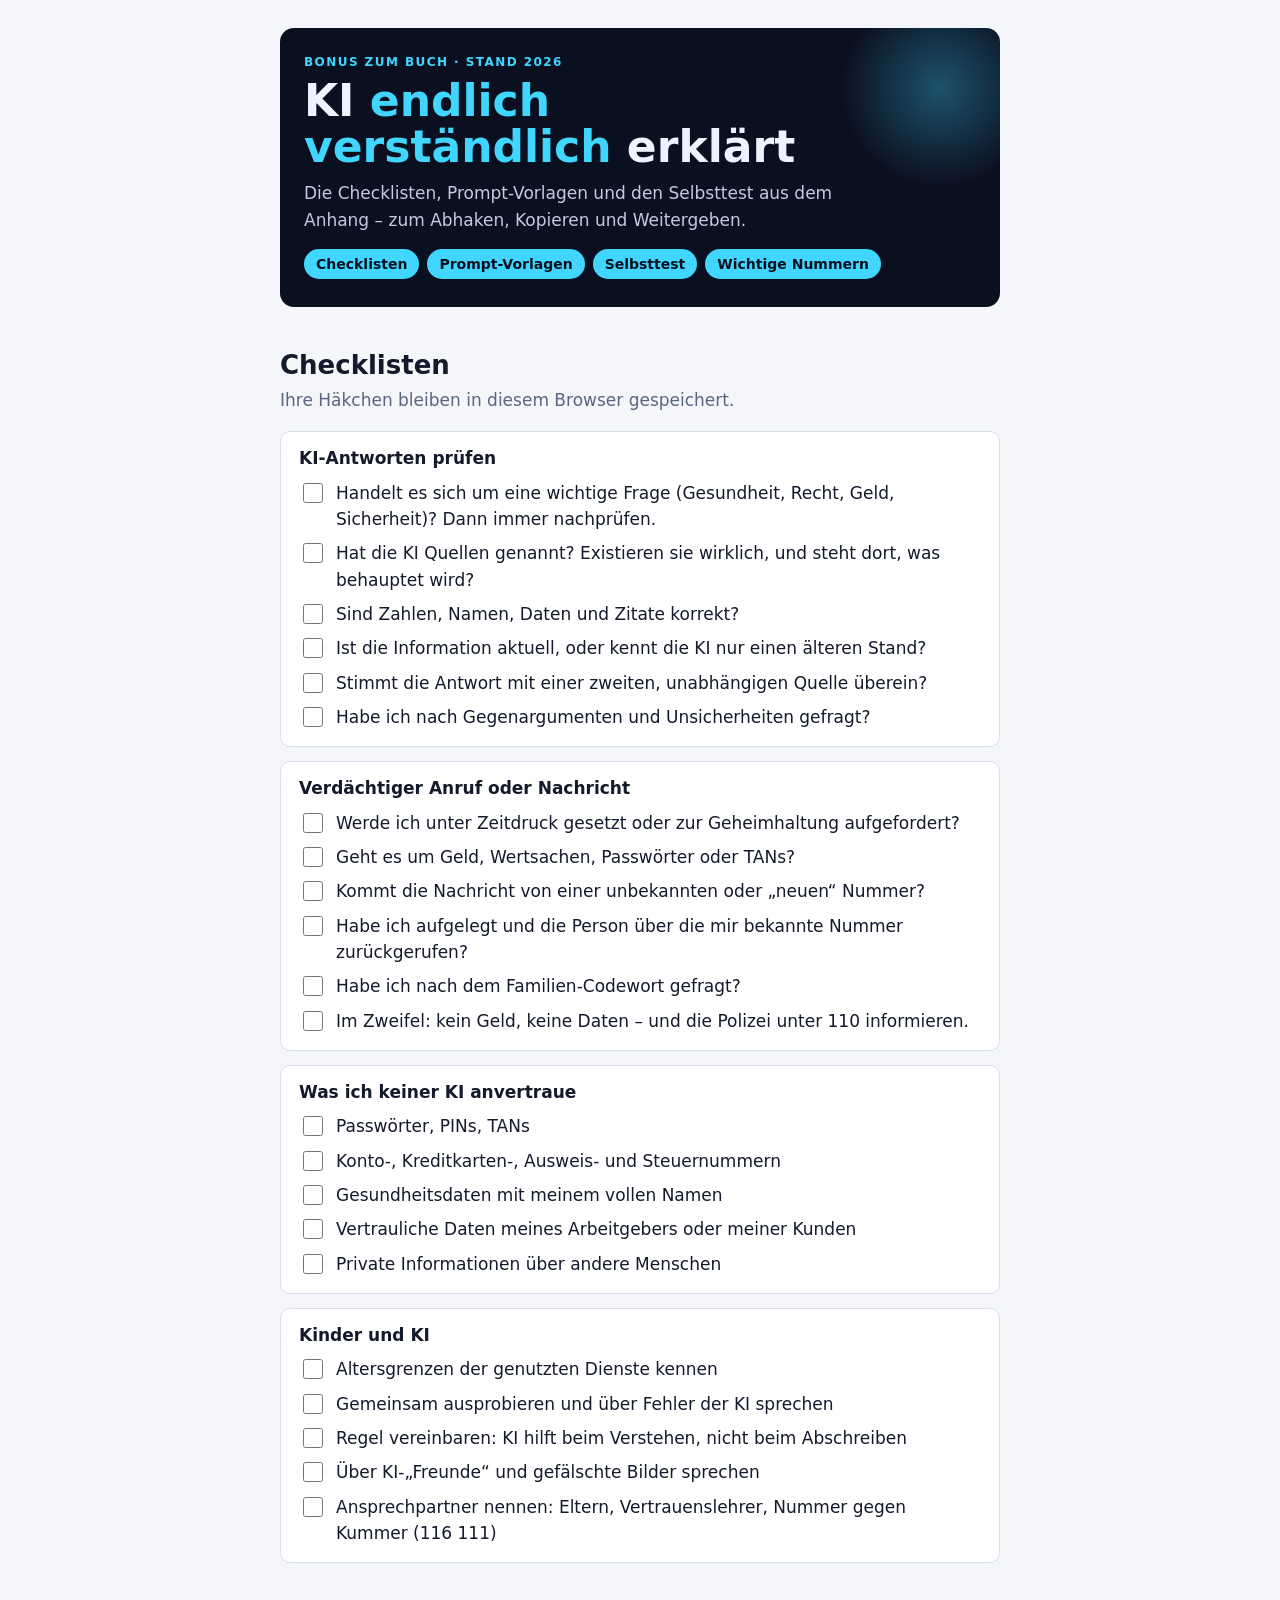
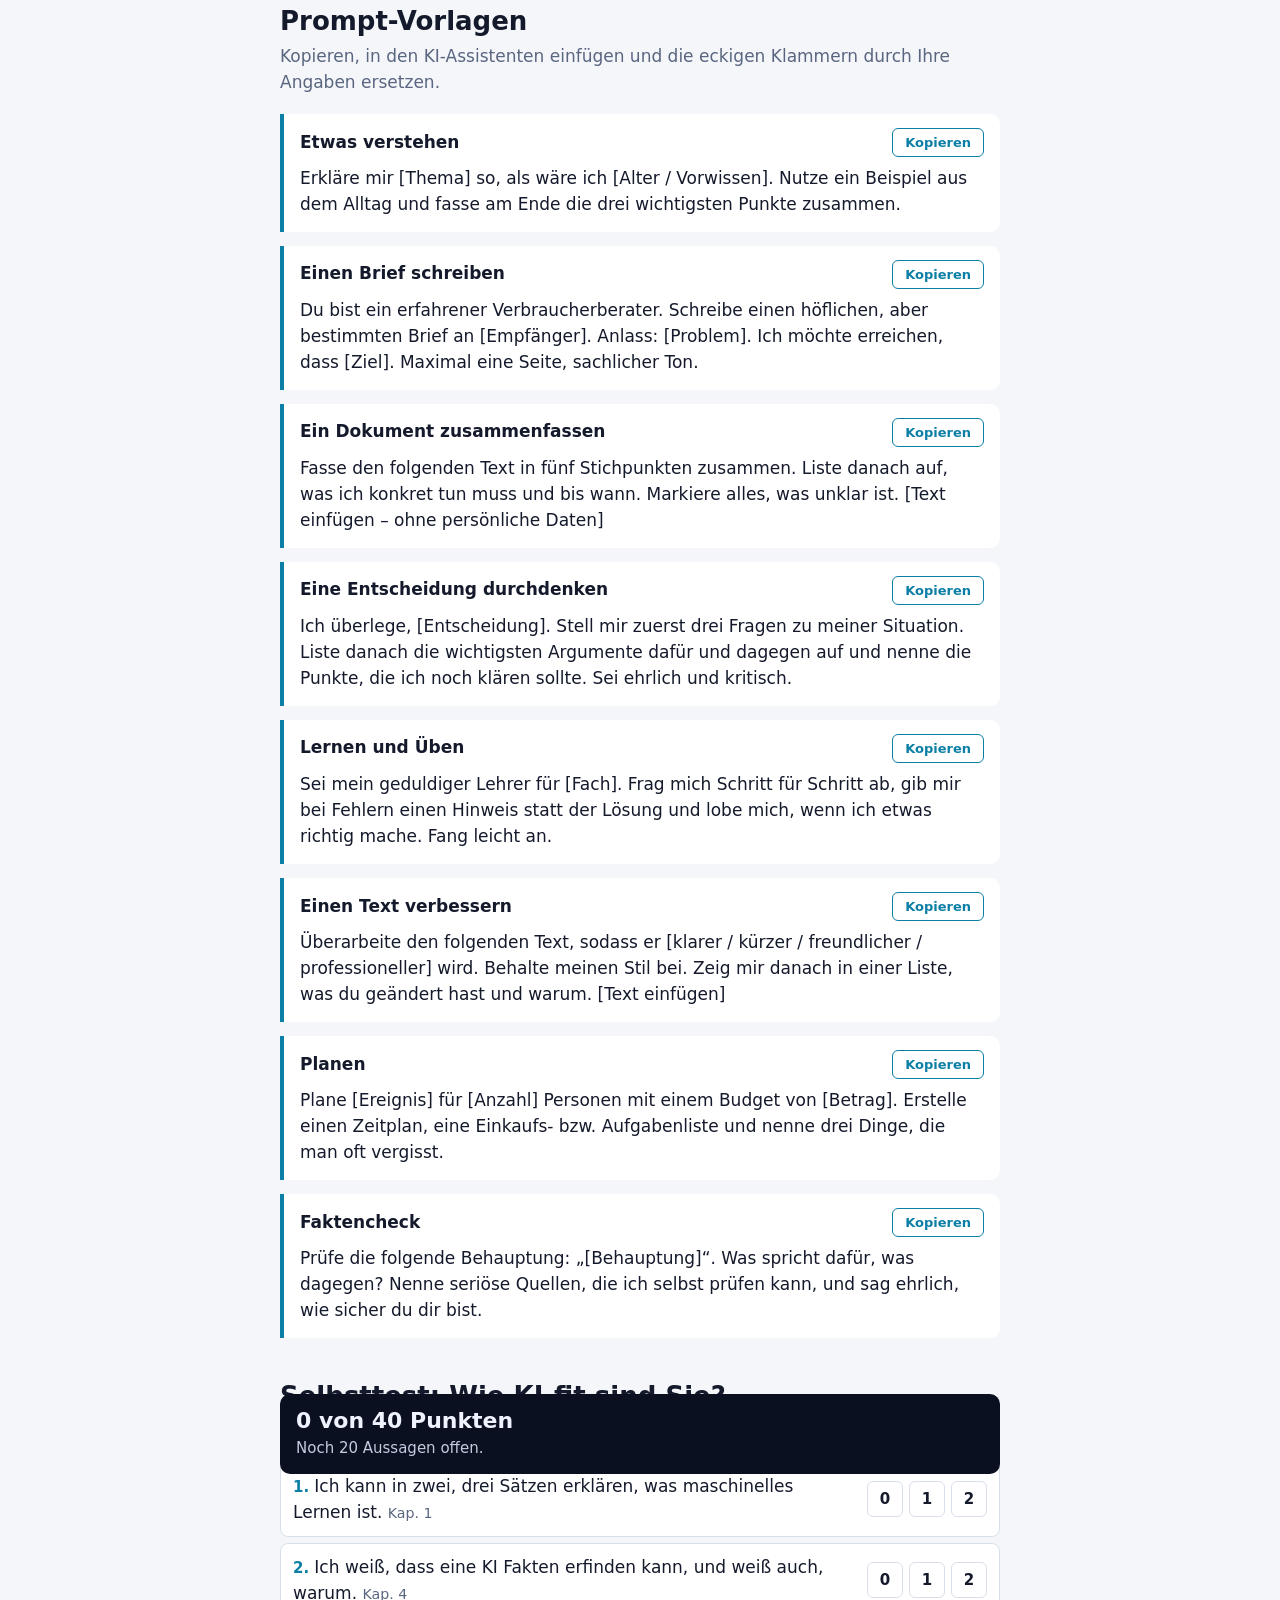
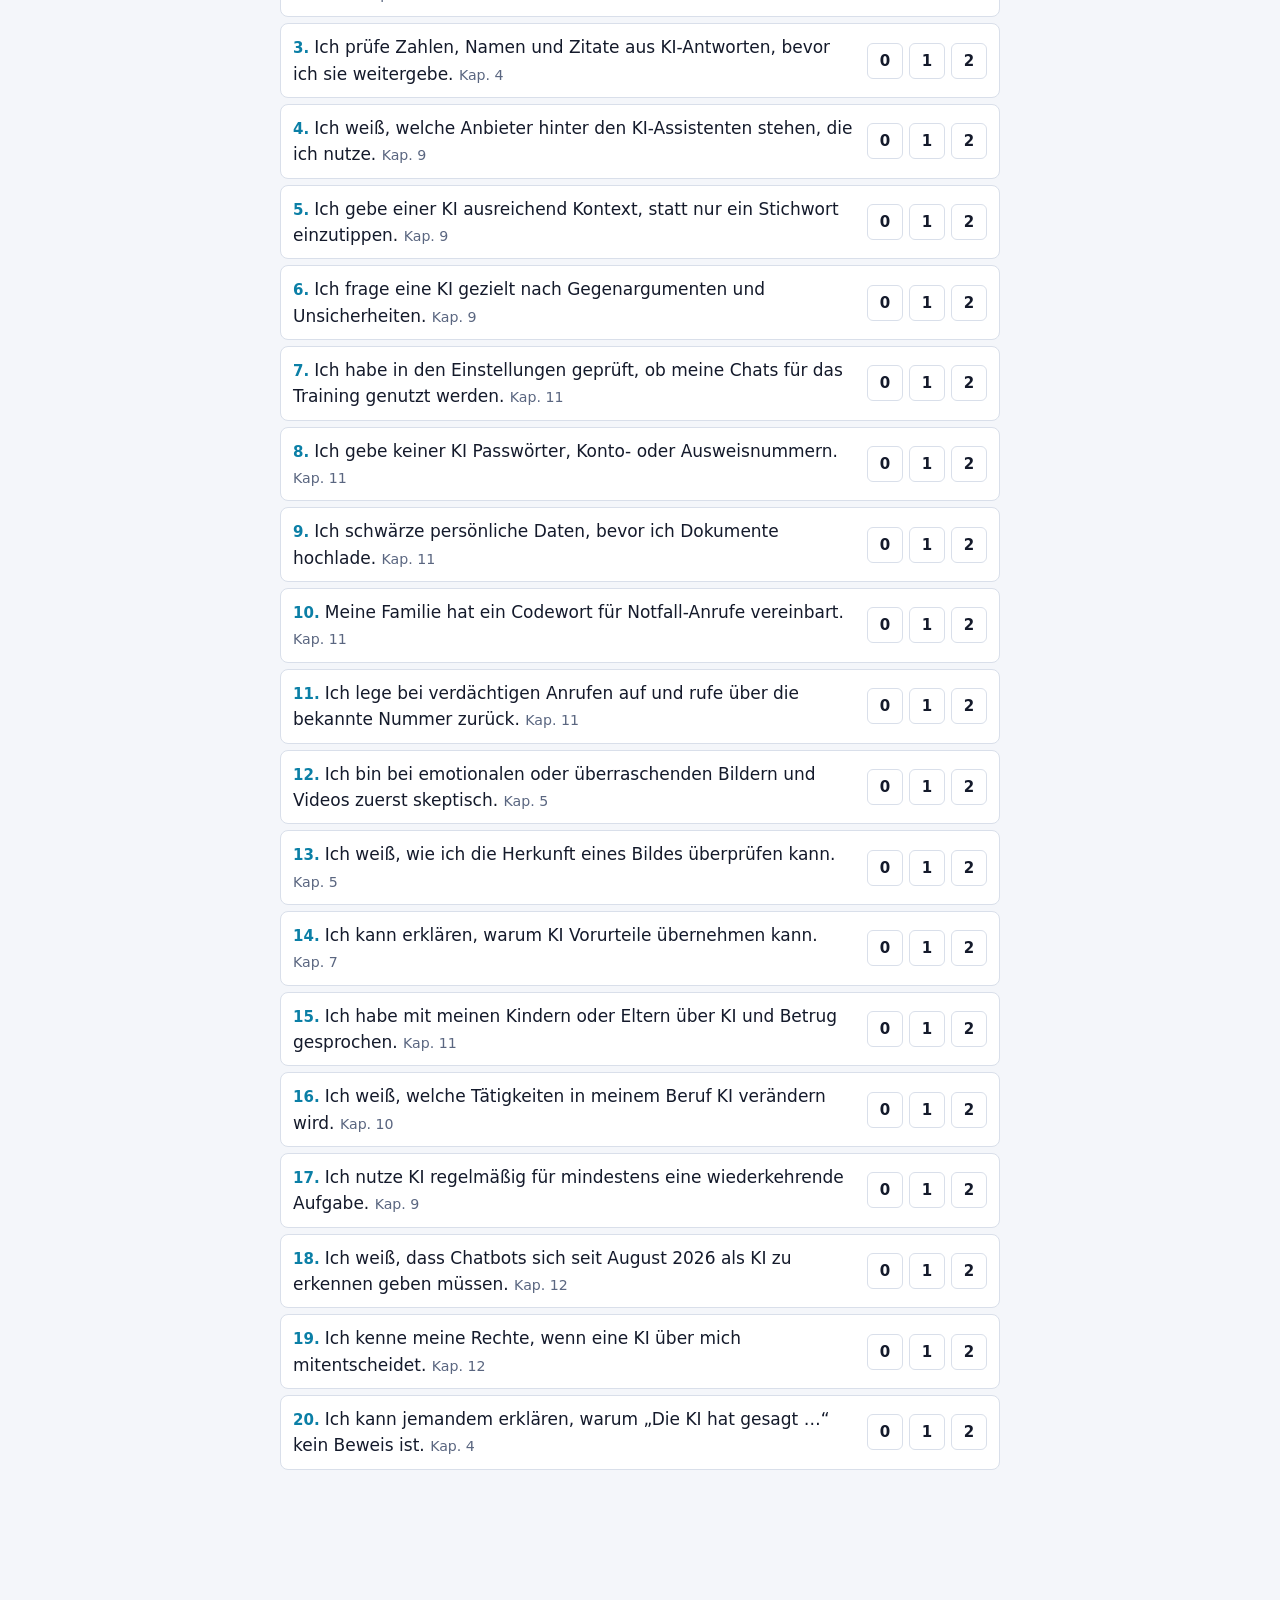
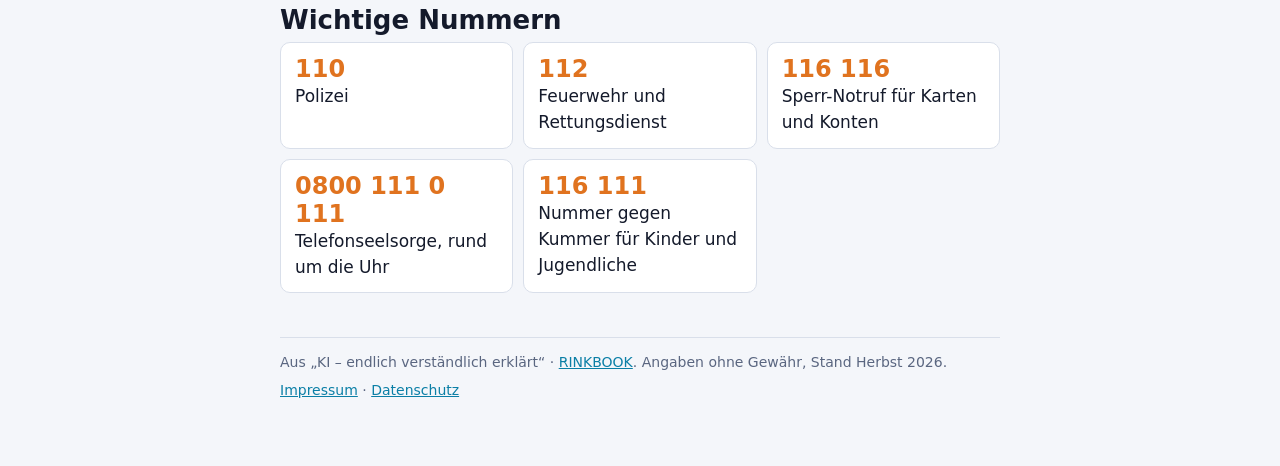
==== ki/index.html @ e39a59d9 "RINKBOOK Website: Startseite, KI-Bonus, Impressum, Datenschutz Co-Authored-By: Claude Opus 5.5 <nore" ====
<!doctype html>
<html lang="de">
<head>
<meta charset="utf-8">
<meta name="viewport" content="width=device-width,initial-scale=1">
<title>Bonus · KI – endlich verständlich erklärt · RINKBOOK</title>
<meta name="description" content="Checklisten, Prompt-Vorlagen und Selbsttest zum Buch „KI – endlich verständlich erklärt“ von RINKBOOK.">
<link rel="icon" href="data:image/svg+xml,%3Csvg xmlns='http://www.w3.org/2000/svg' viewBox='0 0 32 32'%3E%3Crect width='32' height='32' rx='6' fill='%230b1020'/%3E%3Ctext x='16' y='22' font-family='Arial' font-weight='bold' font-size='15' fill='%2340d6ff' text-anchor='middle'%3EKI%3C/text%3E%3C/svg%3E">
<style>
/* Layout: eine Lesespalte, Abschnitte wie Buchanhang; Akzent = Cover-Cyan und -Orange */
:root{--bg:#f4f6fa;--surface:#ffffff;--fg:#141a2b;--muted:#5a6680;--line:#d9dfea;--accent:#0b7fa6;--hot:#e0731f;--ink:#0b1020;
--display:system-ui,-apple-system,"Segoe UI",Roboto,Arial,sans-serif;--body:system-ui,-apple-system,"Segoe UI",Roboto,Arial,sans-serif}
@media (prefers-color-scheme:dark){:root:not([data-theme="light"]){--bg:#0b1020;--surface:#141b31;--fg:#e8ecf5;--muted:#9aa6c2;--line:#26304d;--accent:#40d6ff;--hot:#ff9a46;--ink:#05070f;color-scheme:dark}}
:root[data-theme="dark"]{--bg:#0b1020;--surface:#141b31;--fg:#e8ecf5;--muted:#9aa6c2;--line:#26304d;--accent:#40d6ff;--hot:#ff9a46;--ink:#05070f;color-scheme:dark}
*{box-sizing:border-box}
body{margin:0;background:var(--bg);color:var(--fg);font:17px/1.55 var(--body);padding:0 16px}
.wrap{max-width:720px;margin:0 auto;padding-block:28px 64px;display:grid;gap:44px}
.hero{background:#0b1020;color:#eef3ff;border-radius:14px;padding:28px 24px;display:grid;gap:10px;position:relative;overflow:hidden}
.hero::after{content:"";position:absolute;right:-40px;top:-40px;width:200px;height:200px;border-radius:50%;background:radial-gradient(circle,#40d6ff55,transparent 70%)}
.eyebrow{font:700 12px/1 var(--display);letter-spacing:.12em;text-transform:uppercase;color:#40d6ff}
.hero h1{font:800 clamp(30px,7vw,44px)/1.05 var(--display);margin:0;text-wrap:balance}
.hero h1 b{color:#40d6ff;font-weight:800}
.hero p{margin:0;color:#c3cbe0;max-width:52ch}
nav{display:flex;flex-wrap:wrap;gap:8px;margin-top:6px}
nav a{color:#0b1020;background:#40d6ff;text-decoration:none;font:700 14px var(--display);padding:7px 12px;border-radius:999px}
nav a:focus-visible,button:focus-visible,input:focus-visible+span{outline:3px solid var(--hot);outline-offset:2px}
h2{font:800 26px/1.15 var(--display);margin:0 0 6px;text-wrap:balance}
.lead{color:var(--muted);margin:0 0 18px}
h3{font:700 17px/1.25 var(--display);margin:0}
.grid{display:grid;gap:14px}
.card{background:var(--surface);border:1px solid var(--line);border-radius:10px;padding:16px 18px;display:grid;gap:10px}
.checks{list-style:none;margin:0;padding:0;display:grid;gap:8px}
.checks label{display:flex;gap:10px;align-items:flex-start;cursor:pointer}
.checks input{width:20px;height:20px;margin-top:3px;accent-color:var(--accent);flex:none}
.checks input:checked+span{color:var(--muted);text-decoration:line-through}
.prompt{border-left:4px solid var(--accent);background:var(--surface);padding:14px 16px;border-radius:0 10px 10px 0;display:grid;gap:8px}
.prompt header{display:flex;justify-content:space-between;align-items:center;gap:12px}
.prompt p{margin:0;min-width:0}
button.copy{font:700 13px var(--display);border:1px solid var(--accent);background:transparent;color:var(--accent);padding:6px 12px;border-radius:6px;cursor:pointer;flex:none}
button.copy.done{background:var(--accent);color:var(--bg)}
ol.test{margin:0;padding:0;list-style:none;counter-reset:n;display:grid;gap:6px}
ol.test li{counter-increment:n;display:grid;grid-template-columns:1fr auto;gap:12px;align-items:center;background:var(--surface);border:1px solid var(--line);border-radius:8px;padding:10px 12px}
.stmt{min-width:0}
.stmt::before{content:counter(n) ". ";font:700 15px var(--display);color:var(--accent)}
.stmt small{color:var(--muted);white-space:nowrap}
.opts{display:flex;gap:6px}
.pt input{position:absolute;opacity:0}
.pt span{display:grid;place-items:center;width:36px;height:36px;border:1px solid var(--line);border-radius:6px;font:700 15px var(--display);cursor:pointer;font-variant-numeric:tabular-nums}
.pt input:checked+span{background:var(--accent);border-color:var(--accent);color:var(--bg)}
.score{position:sticky;bottom:calc(10px + env(safe-area-inset-bottom,0px));background:var(--ink);color:#eef3ff;border-radius:10px;padding:14px 16px;display:grid;gap:4px;margin-top:12px}
.score strong{font:800 22px var(--display);font-variant-numeric:tabular-nums}
.score span{color:#c3cbe0;font-size:15px}
.nums{display:grid;grid-template-columns:repeat(auto-fit,minmax(200px,1fr));gap:10px}
.num{background:var(--surface);border:1px solid var(--line);border-radius:10px;padding:12px 14px}
.num b{display:block;font:800 24px var(--display);color:var(--hot);font-variant-numeric:tabular-nums;user-select:all}
footer{color:var(--muted);font-size:14px;border-top:1px solid var(--line);padding-top:14px;display:grid;gap:6px}
footer a{color:var(--accent)}
@media (max-width:520px){ol.test li{grid-template-columns:1fr}}
@media (prefers-reduced-motion:reduce){*{transition:none!important}}
</style>
</head>
<body>
<div class="wrap">
<header class="hero">
<span class="eyebrow">Bonus zum Buch · Stand 2026</span>
<h1>KI <b>endlich verständlich</b> erklärt</h1>
<p>Die Checklisten, Prompt-Vorlagen und den Selbsttest aus dem Anhang – zum Abhaken, Kopieren und Weitergeben.</p>
<nav><a href="#checklisten">Checklisten</a><a href="#vorlagen">Prompt-Vorlagen</a><a href="#selbsttest">Selbsttest</a><a href="#nummern">Wichtige Nummern</a></nav>
</header>
<section id="checklisten"><h2>Checklisten</h2><p class="lead">Ihre Häkchen bleiben in diesem Browser gespeichert.</p><div class="grid"><section class="card"><h3>KI-Antworten prüfen</h3><ul class="checks"><li><label><input type="checkbox" id="c0_0"><span>Handelt es sich um eine wichtige Frage (Gesundheit, Recht, Geld, Sicherheit)? Dann immer nachprüfen.</span></label></li><li><label><input type="checkbox" id="c0_1"><span>Hat die KI Quellen genannt? Existieren sie wirklich, und steht dort, was behauptet wird?</span></label></li><li><label><input type="checkbox" id="c0_2"><span>Sind Zahlen, Namen, Daten und Zitate korrekt?</span></label></li><li><label><input type="checkbox" id="c0_3"><span>Ist die Information aktuell, oder kennt die KI nur einen älteren Stand?</span></label></li><li><label><input type="checkbox" id="c0_4"><span>Stimmt die Antwort mit einer zweiten, unabhängigen Quelle überein?</span></label></li><li><label><input type="checkbox" id="c0_5"><span>Habe ich nach Gegenargumenten und Unsicherheiten gefragt?</span></label></li></ul></section><section class="card"><h3>Verdächtiger Anruf oder Nachricht</h3><ul class="checks"><li><label><input type="checkbox" id="c1_0"><span>Werde ich unter Zeitdruck gesetzt oder zur Geheimhaltung aufgefordert?</span></label></li><li><label><input type="checkbox" id="c1_1"><span>Geht es um Geld, Wertsachen, Passwörter oder TANs?</span></label></li><li><label><input type="checkbox" id="c1_2"><span>Kommt die Nachricht von einer unbekannten oder „neuen“ Nummer?</span></label></li><li><label><input type="checkbox" id="c1_3"><span>Habe ich aufgelegt und die Person über die mir bekannte Nummer zurückgerufen?</span></label></li><li><label><input type="checkbox" id="c1_4"><span>Habe ich nach dem Familien-Codewort gefragt?</span></label></li><li><label><input type="checkbox" id="c1_5"><span>Im Zweifel: kein Geld, keine Daten – und die Polizei unter 110 informieren.</span></label></li></ul></section><section class="card"><h3>Was ich keiner KI anvertraue</h3><ul class="checks"><li><label><input type="checkbox" id="c2_0"><span>Passwörter, PINs, TANs</span></label></li><li><label><input type="checkbox" id="c2_1"><span>Konto-, Kreditkarten-, Ausweis- und Steuernummern</span></label></li><li><label><input type="checkbox" id="c2_2"><span>Gesundheitsdaten mit meinem vollen Namen</span></label></li><li><label><input type="checkbox" id="c2_3"><span>Vertrauliche Daten meines Arbeitgebers oder meiner Kunden</span></label></li><li><label><input type="checkbox" id="c2_4"><span>Private Informationen über andere Menschen</span></label></li></ul></section><section class="card"><h3>Kinder und KI</h3><ul class="checks"><li><label><input type="checkbox" id="c3_0"><span>Altersgrenzen der genutzten Dienste kennen</span></label></li><li><label><input type="checkbox" id="c3_1"><span>Gemeinsam ausprobieren und über Fehler der KI sprechen</span></label></li><li><label><input type="checkbox" id="c3_2"><span>Regel vereinbaren: KI hilft beim Verstehen, nicht beim Abschreiben</span></label></li><li><label><input type="checkbox" id="c3_3"><span>Über KI-„Freunde“ und gefälschte Bilder sprechen</span></label></li><li><label><input type="checkbox" id="c3_4"><span>Ansprechpartner nennen: Eltern, Vertrauenslehrer, Nummer gegen Kummer (116 111)</span></label></li></ul></section></div></section>
<section id="vorlagen"><h2>Prompt-Vorlagen</h2><p class="lead">Kopieren, in den KI-Assistenten einfügen und die eckigen Klammern durch Ihre Angaben ersetzen.</p><div class="grid"><article class="prompt"><header><h3>Etwas verstehen</h3><button type="button" class="copy" data-i="0">Kopieren</button></header><p id="p0">Erkläre mir [Thema] so, als wäre ich [Alter / Vorwissen]. Nutze ein Beispiel aus dem Alltag und fasse am Ende die drei wichtigsten Punkte zusammen.</p></article><article class="prompt"><header><h3>Einen Brief schreiben</h3><button type="button" class="copy" data-i="1">Kopieren</button></header><p id="p1">Du bist ein erfahrener Verbraucherberater. Schreibe einen höflichen, aber bestimmten Brief an [Empfänger]. Anlass: [Problem]. Ich möchte erreichen, dass [Ziel]. Maximal eine Seite, sachlicher Ton.</p></article><article class="prompt"><header><h3>Ein Dokument zusammenfassen</h3><button type="button" class="copy" data-i="2">Kopieren</button></header><p id="p2">Fasse den folgenden Text in fünf Stichpunkten zusammen. Liste danach auf, was ich konkret tun muss und bis wann. Markiere alles, was unklar ist. [Text einfügen – ohne persönliche Daten]</p></article><article class="prompt"><header><h3>Eine Entscheidung durchdenken</h3><button type="button" class="copy" data-i="3">Kopieren</button></header><p id="p3">Ich überlege, [Entscheidung]. Stell mir zuerst drei Fragen zu meiner Situation. Liste danach die wichtigsten Argumente dafür und dagegen auf und nenne die Punkte, die ich noch klären sollte. Sei ehrlich und kritisch.</p></article><article class="prompt"><header><h3>Lernen und Üben</h3><button type="button" class="copy" data-i="4">Kopieren</button></header><p id="p4">Sei mein geduldiger Lehrer für [Fach]. Frag mich Schritt für Schritt ab, gib mir bei Fehlern einen Hinweis statt der Lösung und lobe mich, wenn ich etwas richtig mache. Fang leicht an.</p></article><article class="prompt"><header><h3>Einen Text verbessern</h3><button type="button" class="copy" data-i="5">Kopieren</button></header><p id="p5">Überarbeite den folgenden Text, sodass er [klarer / kürzer / freundlicher / professioneller] wird. Behalte meinen Stil bei. Zeig mir danach in einer Liste, was du geändert hast und warum. [Text einfügen]</p></article><article class="prompt"><header><h3>Planen</h3><button type="button" class="copy" data-i="6">Kopieren</button></header><p id="p6">Plane [Ereignis] für [Anzahl] Personen mit einem Budget von [Betrag]. Erstelle einen Zeitplan, eine Einkaufs- bzw. Aufgabenliste und nenne drei Dinge, die man oft vergisst.</p></article><article class="prompt"><header><h3>Faktencheck</h3><button type="button" class="copy" data-i="7">Kopieren</button></header><p id="p7">Prüfe die folgende Behauptung: „[Behauptung]“. Was spricht dafür, was dagegen? Nenne seriöse Quellen, die ich selbst prüfen kann, und sag ehrlich, wie sicher du dir bist.</p></article></div></section>
<section id="selbsttest"><h2>Selbsttest: Wie KI-fit sind Sie?</h2><p class="lead">0 = trifft nicht zu · 1 = teilweise · 2 = trifft voll zu. Die Auswertung rechnet mit.</p>
<ol class="test"><li><div class="stmt">Ich kann in zwei, drei Sätzen erklären, was maschinelles Lernen ist. <small>Kap. 1</small></div><div class="opts"><label class="pt"><input type="radio" name="s0" id="s0_0" value="0"><span>0</span></label><label class="pt"><input type="radio" name="s0" id="s0_1" value="1"><span>1</span></label><label class="pt"><input type="radio" name="s0" id="s0_2" value="2"><span>2</span></label></div></li><li><div class="stmt">Ich weiß, dass eine KI Fakten erfinden kann, und weiß auch, warum. <small>Kap. 4</small></div><div class="opts"><label class="pt"><input type="radio" name="s1" id="s1_0" value="0"><span>0</span></label><label class="pt"><input type="radio" name="s1" id="s1_1" value="1"><span>1</span></label><label class="pt"><input type="radio" name="s1" id="s1_2" value="2"><span>2</span></label></div></li><li><div class="stmt">Ich prüfe Zahlen, Namen und Zitate aus KI-Antworten, bevor ich sie weitergebe. <small>Kap. 4</small></div><div class="opts"><label class="pt"><input type="radio" name="s2" id="s2_0" value="0"><span>0</span></label><label class="pt"><input type="radio" name="s2" id="s2_1" value="1"><span>1</span></label><label class="pt"><input type="radio" name="s2" id="s2_2" value="2"><span>2</span></label></div></li><li><div class="stmt">Ich weiß, welche Anbieter hinter den KI-Assistenten stehen, die ich nutze. <small>Kap. 9</small></div><div class="opts"><label class="pt"><input type="radio" name="s3" id="s3_0" value="0"><span>0</span></label><label class="pt"><input type="radio" name="s3" id="s3_1" value="1"><span>1</span></label><label class="pt"><input type="radio" name="s3" id="s3_2" value="2"><span>2</span></label></div></li><li><div class="stmt">Ich gebe einer KI ausreichend Kontext, statt nur ein Stichwort einzutippen. <small>Kap. 9</small></div><div class="opts"><label class="pt"><input type="radio" name="s4" id="s4_0" value="0"><span>0</span></label><label class="pt"><input type="radio" name="s4" id="s4_1" value="1"><span>1</span></label><label class="pt"><input type="radio" name="s4" id="s4_2" value="2"><span>2</span></label></div></li><li><div class="stmt">Ich frage eine KI gezielt nach Gegenargumenten und Unsicherheiten. <small>Kap. 9</small></div><div class="opts"><label class="pt"><input type="radio" name="s5" id="s5_0" value="0"><span>0</span></label><label class="pt"><input type="radio" name="s5" id="s5_1" value="1"><span>1</span></label><label class="pt"><input type="radio" name="s5" id="s5_2" value="2"><span>2</span></label></div></li><li><div class="stmt">Ich habe in den Einstellungen geprüft, ob meine Chats für das Training genutzt werden. <small>Kap. 11</small></div><div class="opts"><label class="pt"><input type="radio" name="s6" id="s6_0" value="0"><span>0</span></label><label class="pt"><input type="radio" name="s6" id="s6_1" value="1"><span>1</span></label><label class="pt"><input type="radio" name="s6" id="s6_2" value="2"><span>2</span></label></div></li><li><div class="stmt">Ich gebe keiner KI Passwörter, Konto- oder Ausweisnummern. <small>Kap. 11</small></div><div class="opts"><label class="pt"><input type="radio" name="s7" id="s7_0" value="0"><span>0</span></label><label class="pt"><input type="radio" name="s7" id="s7_1" value="1"><span>1</span></label><label class="pt"><input type="radio" name="s7" id="s7_2" value="2"><span>2</span></label></div></li><li><div class="stmt">Ich schwärze persönliche Daten, bevor ich Dokumente hochlade. <small>Kap. 11</small></div><div class="opts"><label class="pt"><input type="radio" name="s8" id="s8_0" value="0"><span>0</span></label><label class="pt"><input type="radio" name="s8" id="s8_1" value="1"><span>1</span></label><label class="pt"><input type="radio" name="s8" id="s8_2" value="2"><span>2</span></label></div></li><li><div class="stmt">Meine Familie hat ein Codewort für Notfall-Anrufe vereinbart. <small>Kap. 11</small></div><div class="opts"><label class="pt"><input type="radio" name="s9" id="s9_0" value="0"><span>0</span></label><label class="pt"><input type="radio" name="s9" id="s9_1" value="1"><span>1</span></label><label class="pt"><input type="radio" name="s9" id="s9_2" value="2"><span>2</span></label></div></li><li><div class="stmt">Ich lege bei verdächtigen Anrufen auf und rufe über die bekannte Nummer zurück. <small>Kap. 11</small></div><div class="opts"><label class="pt"><input type="radio" name="s10" id="s10_0" value="0"><span>0</span></label><label class="pt"><input type="radio" name="s10" id="s10_1" value="1"><span>1</span></label><label class="pt"><input type="radio" name="s10" id="s10_2" value="2"><span>2</span></label></div></li><li><div class="stmt">Ich bin bei emotionalen oder überraschenden Bildern und Videos zuerst skeptisch. <small>Kap. 5</small></div><div class="opts"><label class="pt"><input type="radio" name="s11" id="s11_0" value="0"><span>0</span></label><label class="pt"><input type="radio" name="s11" id="s11_1" value="1"><span>1</span></label><label class="pt"><input type="radio" name="s11" id="s11_2" value="2"><span>2</span></label></div></li><li><div class="stmt">Ich weiß, wie ich die Herkunft eines Bildes überprüfen kann. <small>Kap. 5</small></div><div class="opts"><label class="pt"><input type="radio" name="s12" id="s12_0" value="0"><span>0</span></label><label class="pt"><input type="radio" name="s12" id="s12_1" value="1"><span>1</span></label><label class="pt"><input type="radio" name="s12" id="s12_2" value="2"><span>2</span></label></div></li><li><div class="stmt">Ich kann erklären, warum KI Vorurteile übernehmen kann. <small>Kap. 7</small></div><div class="opts"><label class="pt"><input type="radio" name="s13" id="s13_0" value="0"><span>0</span></label><label class="pt"><input type="radio" name="s13" id="s13_1" value="1"><span>1</span></label><label class="pt"><input type="radio" name="s13" id="s13_2" value="2"><span>2</span></label></div></li><li><div class="stmt">Ich habe mit meinen Kindern oder Eltern über KI und Betrug gesprochen. <small>Kap. 11</small></div><div class="opts"><label class="pt"><input type="radio" name="s14" id="s14_0" value="0"><span>0</span></label><label class="pt"><input type="radio" name="s14" id="s14_1" value="1"><span>1</span></label><label class="pt"><input type="radio" name="s14" id="s14_2" value="2"><span>2</span></label></div></li><li><div class="stmt">Ich weiß, welche Tätigkeiten in meinem Beruf KI verändern wird. <small>Kap. 10</small></div><div class="opts"><label class="pt"><input type="radio" name="s15" id="s15_0" value="0"><span>0</span></label><label class="pt"><input type="radio" name="s15" id="s15_1" value="1"><span>1</span></label><label class="pt"><input type="radio" name="s15" id="s15_2" value="2"><span>2</span></label></div></li><li><div class="stmt">Ich nutze KI regelmäßig für mindestens eine wiederkehrende Aufgabe. <small>Kap. 9</small></div><div class="opts"><label class="pt"><input type="radio" name="s16" id="s16_0" value="0"><span>0</span></label><label class="pt"><input type="radio" name="s16" id="s16_1" value="1"><span>1</span></label><label class="pt"><input type="radio" name="s16" id="s16_2" value="2"><span>2</span></label></div></li><li><div class="stmt">Ich weiß, dass Chatbots sich seit August 2026 als KI zu erkennen geben müssen. <small>Kap. 12</small></div><div class="opts"><label class="pt"><input type="radio" name="s17" id="s17_0" value="0"><span>0</span></label><label class="pt"><input type="radio" name="s17" id="s17_1" value="1"><span>1</span></label><label class="pt"><input type="radio" name="s17" id="s17_2" value="2"><span>2</span></label></div></li><li><div class="stmt">Ich kenne meine Rechte, wenn eine KI über mich mitentscheidet. <small>Kap. 12</small></div><div class="opts"><label class="pt"><input type="radio" name="s18" id="s18_0" value="0"><span>0</span></label><label class="pt"><input type="radio" name="s18" id="s18_1" value="1"><span>1</span></label><label class="pt"><input type="radio" name="s18" id="s18_2" value="2"><span>2</span></label></div></li><li><div class="stmt">Ich kann jemandem erklären, warum „Die KI hat gesagt …“ kein Beweis ist. <small>Kap. 4</small></div><div class="opts"><label class="pt"><input type="radio" name="s19" id="s19_0" value="0"><span>0</span></label><label class="pt"><input type="radio" name="s19" id="s19_1" value="1"><span>1</span></label><label class="pt"><input type="radio" name="s19" id="s19_2" value="2"><span>2</span></label></div></li></ol>
<div class="score" aria-live="polite"><strong id="total">0 von 40 Punkten</strong><span id="verdict">Noch 20 Aussagen offen.</span></div></section>
<section id="nummern"><h2>Wichtige Nummern</h2><div class="nums">
<div class="num"><b>110</b>Polizei</div><div class="num"><b>112</b>Feuerwehr und Rettungsdienst</div>
<div class="num"><b>116 116</b>Sperr-Notruf für Karten und Konten</div><div class="num"><b>0800 111 0 111</b>Telefonseelsorge, rund um die Uhr</div>
<div class="num"><b>116 111</b>Nummer gegen Kummer für Kinder und Jugendliche</div></div></section>
<footer><span>Aus „KI – endlich verständlich erklärt“ · <a href="/">RINKBOOK</a>. Angaben ohne Gewähr, Stand Herbst 2026.</span><span><a href="/impressum.html">Impressum</a> · <a href="/datenschutz.html">Datenschutz</a></span></footer>
</div>
<script>
const P=["Erkläre mir [Thema] so, als wäre ich [Alter / Vorwissen]. Nutze ein Beispiel aus dem Alltag und fasse am Ende die drei wichtigsten Punkte zusammen.", "Du bist ein erfahrener Verbraucherberater. Schreibe einen höflichen, aber bestimmten Brief an [Empfänger]. Anlass: [Problem]. Ich möchte erreichen, dass [Ziel]. Maximal eine Seite, sachlicher Ton.", "Fasse den folgenden Text in fünf Stichpunkten zusammen. Liste danach auf, was ich konkret tun muss und bis wann. Markiere alles, was unklar ist. [Text einfügen – ohne persönliche Daten]", "Ich überlege, [Entscheidung]. Stell mir zuerst drei Fragen zu meiner Situation. Liste danach die wichtigsten Argumente dafür und dagegen auf und nenne die Punkte, die ich noch klären sollte. Sei ehrlich und kritisch.", "Sei mein geduldiger Lehrer für [Fach]. Frag mich Schritt für Schritt ab, gib mir bei Fehlern einen Hinweis statt der Lösung und lobe mich, wenn ich etwas richtig mache. Fang leicht an.", "Überarbeite den folgenden Text, sodass er [klarer / kürzer / freundlicher / professioneller] wird. Behalte meinen Stil bei. Zeig mir danach in einer Liste, was du geändert hast und warum. [Text einfügen]", "Plane [Ereignis] für [Anzahl] Personen mit einem Budget von [Betrag]. Erstelle einen Zeitplan, eine Einkaufs- bzw. Aufgabenliste und nenne drei Dinge, die man oft vergisst.", "Prüfe die folgende Behauptung: „[Behauptung]“. Was spricht dafür, was dagegen? Nenne seriöse Quellen, die ich selbst prüfen kann, und sag ehrlich, wie sicher du dir bist."];
function get(k){try{return localStorage.getItem(k)}catch(e){return null}}
function set(k,v){try{localStorage.setItem(k,v)}catch(e){}}
document.querySelectorAll('.checks input').forEach(c=>{c.checked=get(c.id)==='1';c.addEventListener('change',()=>set(c.id,c.checked?'1':'0'))});
document.querySelectorAll('button.copy').forEach(b=>b.addEventListener('click',()=>{
 const t=P[b.dataset.i];const done=()=>{b.textContent='Kopiert';b.classList.add('done');setTimeout(()=>{b.textContent='Kopieren';b.classList.remove('done')},1600)};
 const sel=()=>{const r=document.createRange();r.selectNodeContents(document.getElementById('p'+b.dataset.i));const s=getSelection();s.removeAllRanges();s.addRange(r);b.textContent='Markiert'};
 try{navigator.clipboard.writeText(t).then(done,sel)}catch(e){sel()}
}));
const N=20;
function score(){let t=0,open=0;for(let i=0;i<N;i++){const r=document.querySelector('input[name=s'+i+']:checked');if(r){t+=+r.value}else open++}
 document.getElementById('total').textContent=t+' von 40 Punkten';
 let v=t<=15?'KI-Einsteiger: Starten Sie mit Kapitel 4 und 11.':t<=30?'Auf gutem Weg: Lesen Sie die Kapitel zu Ihren Nullen.':'KI-fit: Geben Sie Ihr Wissen weiter.';
 document.getElementById('verdict').textContent=open?('Noch '+open+(open==1?' Aussage':' Aussagen')+' offen. '+(open<N?'Zwischenstand – '+v:'')):v;
 for(let i=0;i<N;i++){const r=document.querySelector('input[name=s'+i+']:checked');if(r)set('s'+i,r.value)}}
for(let i=0;i<N;i++){const v=get('s'+i);if(v!==null){const r=document.getElementById('s'+i+'_'+v);if(r)r.checked=true}}
document.querySelectorAll('.opts input').forEach(r=>r.addEventListener('change',score));score();
</script>
</body>
</html>
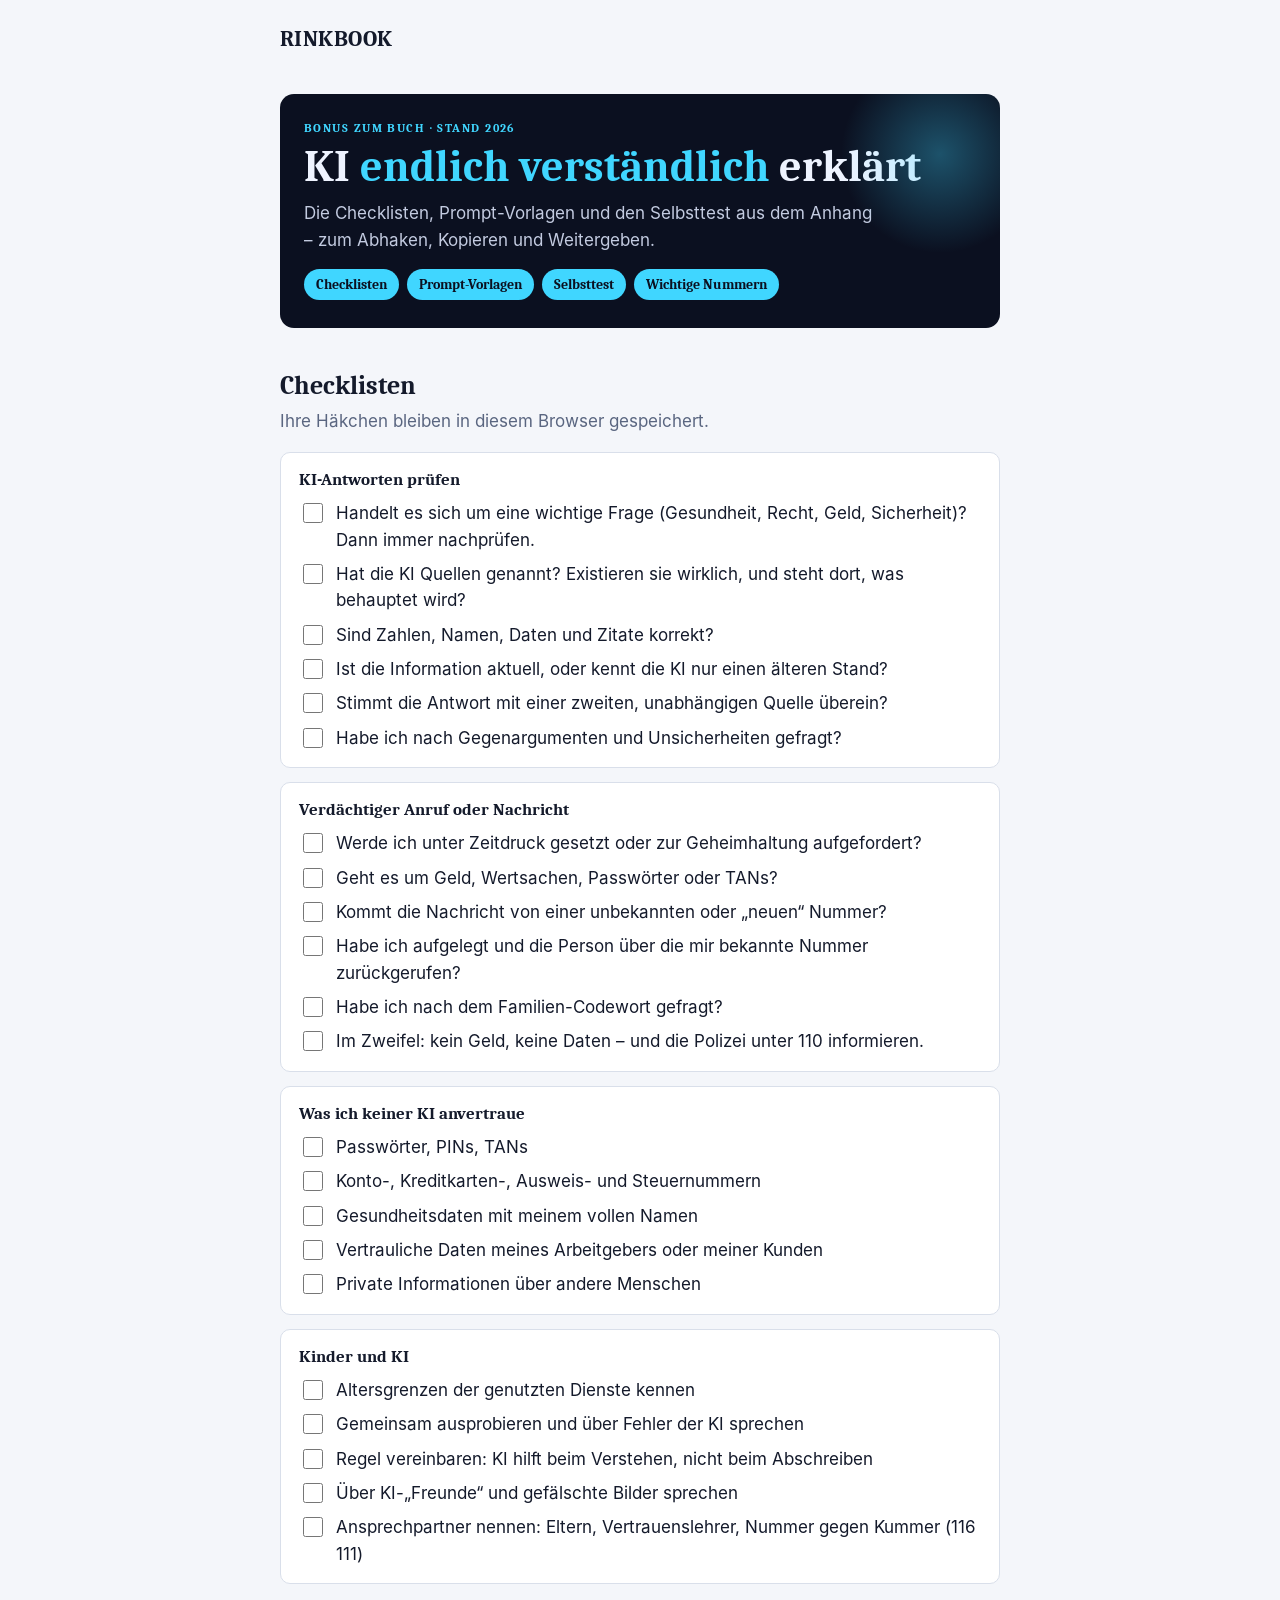
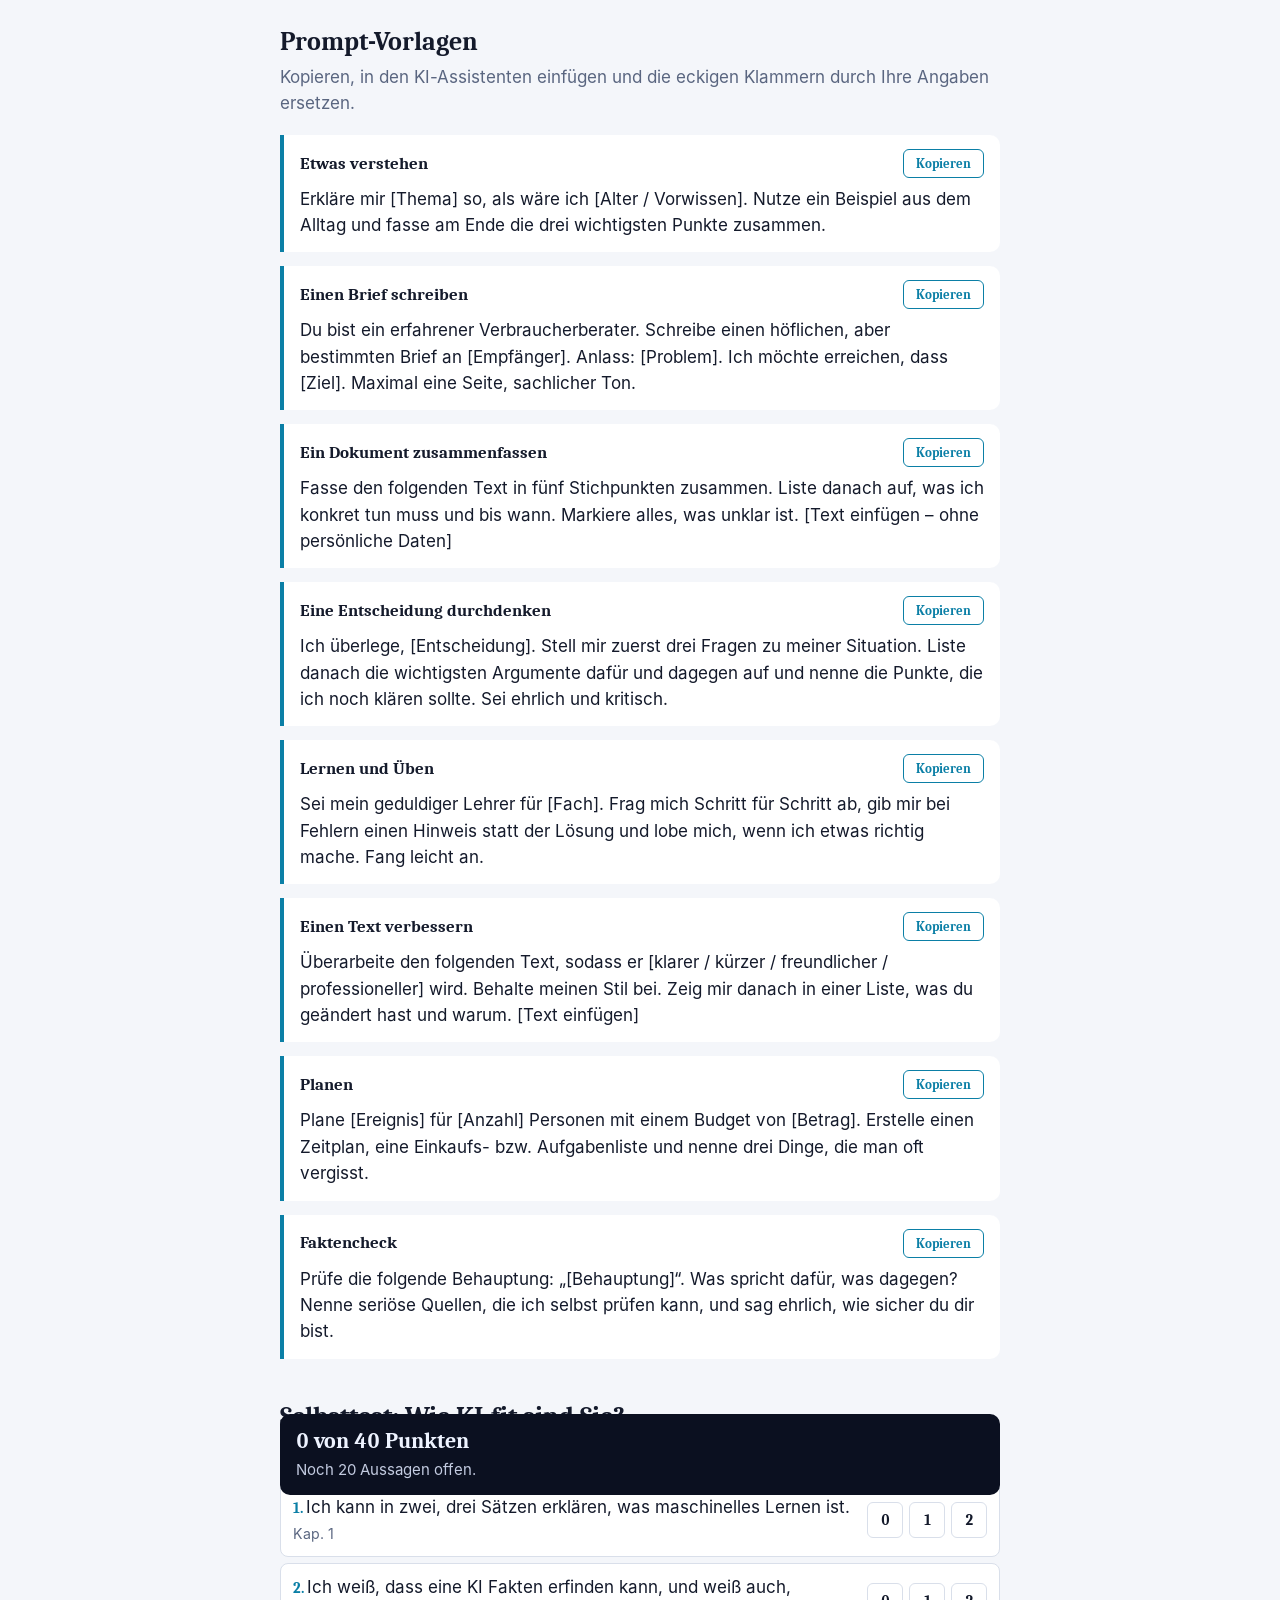
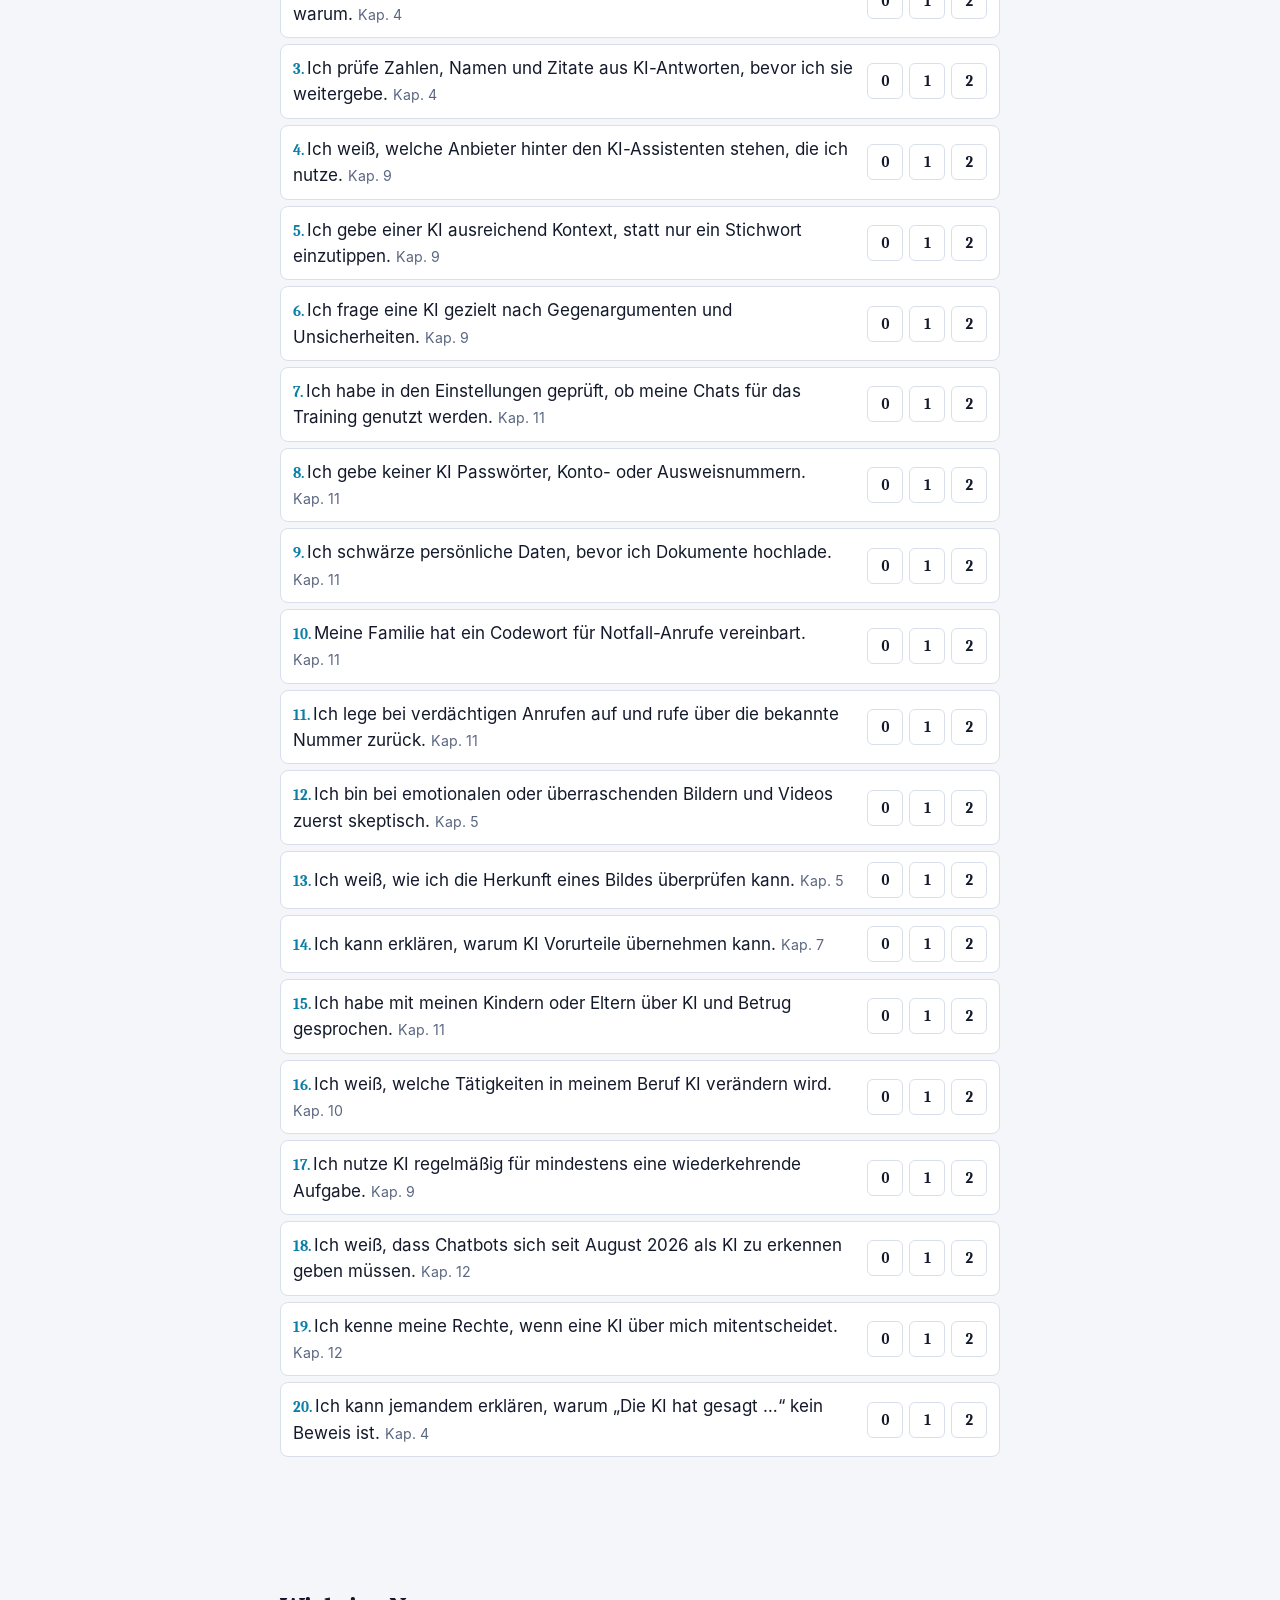
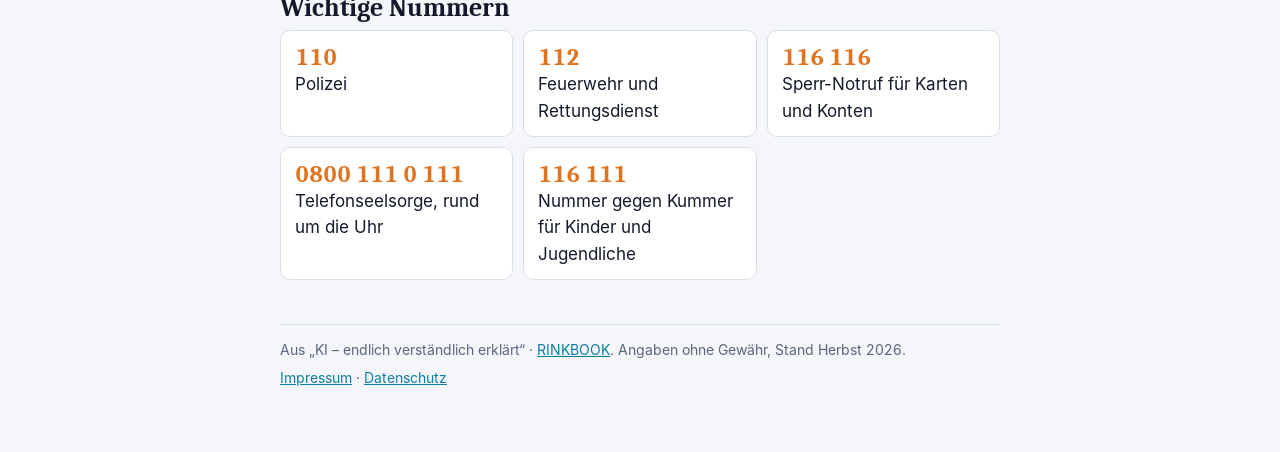
==== commit ee7ccbab: "Neues Design: Buchschriften, Regal-Einstieg, Buchdetails, Über-uns, 404 Co-Authored-By: Claude Opus " ====
--- a/ki/index.html
+++ b/ki/index.html
@@ -5,11 +5,12 @@
 <meta name="viewport" content="width=device-width,initial-scale=1">
 <title>Bonus · KI – endlich verständlich erklärt · RINKBOOK</title>
 <meta name="description" content="Checklisten, Prompt-Vorlagen und Selbsttest zum Buch „KI – endlich verständlich erklärt“ von RINKBOOK.">
-<link rel="icon" href="data:image/svg+xml,%3Csvg xmlns='http://www.w3.org/2000/svg' viewBox='0 0 32 32'%3E%3Crect width='32' height='32' rx='6' fill='%230b1020'/%3E%3Ctext x='16' y='22' font-family='Arial' font-weight='bold' font-size='15' fill='%2340d6ff' text-anchor='middle'%3EKI%3C/text%3E%3C/svg%3E">
+<link rel="stylesheet" href="/fonts.css">
+<link rel="icon" href="/favicon.svg" type="image/svg+xml">
 <style>
 /* Layout: eine Lesespalte, Abschnitte wie Buchanhang; Akzent = Cover-Cyan und -Orange */
 :root{--bg:#f4f6fa;--surface:#ffffff;--fg:#141a2b;--muted:#5a6680;--line:#d9dfea;--accent:#0b7fa6;--hot:#e0731f;--ink:#0b1020;
---display:system-ui,-apple-system,"Segoe UI",Roboto,Arial,sans-serif;--body:system-ui,-apple-system,"Segoe UI",Roboto,Arial,sans-serif}
+--display:"Caladea",Georgia,serif;--body:"Inter",system-ui,-apple-system,"Segoe UI",Roboto,Arial,sans-serif}
 @media (prefers-color-scheme:dark){:root:not([data-theme="light"]){--bg:#0b1020;--surface:#141b31;--fg:#e8ecf5;--muted:#9aa6c2;--line:#26304d;--accent:#40d6ff;--hot:#ff9a46;--ink:#05070f;color-scheme:dark}}
 :root[data-theme="dark"]{--bg:#0b1020;--surface:#141b31;--fg:#e8ecf5;--muted:#9aa6c2;--line:#26304d;--accent:#40d6ff;--hot:#ff9a46;--ink:#05070f;color-scheme:dark}
 *{box-sizing:border-box}
@@ -61,6 +62,7 @@
 </head>
 <body>
 <div class="wrap">
+<a href="/" style="font:700 22px/1 var(--display);color:var(--fg);text-decoration:none;letter-spacing:.02em">RINKBOOK</a>
 <header class="hero">
 <span class="eyebrow">Bonus zum Buch · Stand 2026</span>
 <h1>KI <b>endlich verständlich</b> erklärt</h1>
--- a/fonts.css
+++ b/fonts.css
@@ -0,0 +1,6 @@
+@font-face{font-family:"Caladea";src:url(/fonts/Caladea-Regular.woff) format("woff");font-weight:400;font-style:normal;font-display:swap}
+@font-face{font-family:"Caladea";src:url(/fonts/Caladea-Italic.woff) format("woff");font-weight:400;font-style:italic;font-display:swap}
+@font-face{font-family:"Caladea";src:url(/fonts/Caladea-Bold.woff) format("woff");font-weight:700;font-style:normal;font-display:swap}
+@font-face{font-family:"Inter";src:url(/fonts/Inter-Regular.woff) format("woff");font-weight:400;font-display:swap}
+@font-face{font-family:"Inter";src:url(/fonts/Inter-Medium.woff) format("woff");font-weight:500;font-display:swap}
+@font-face{font-family:"Inter";src:url(/fonts/Inter-SemiBold.woff) format("woff");font-weight:600;font-display:swap}
